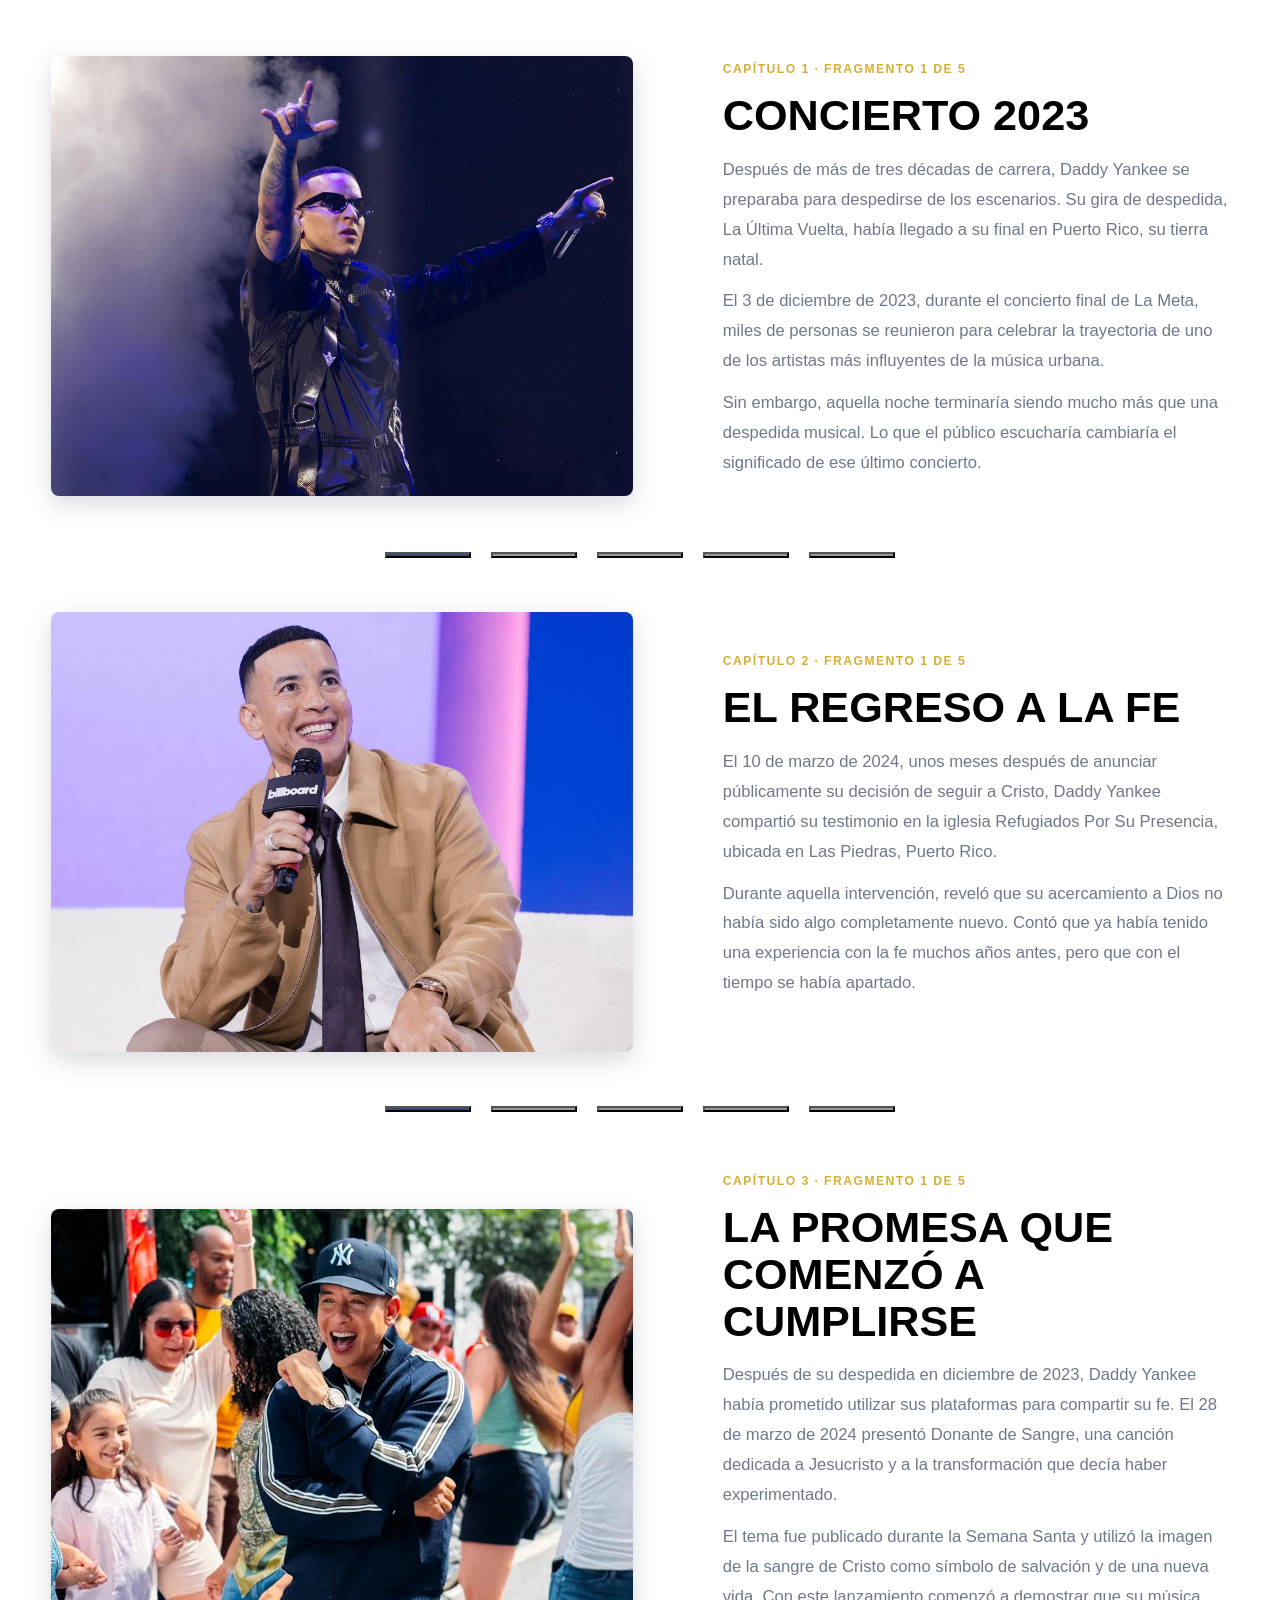
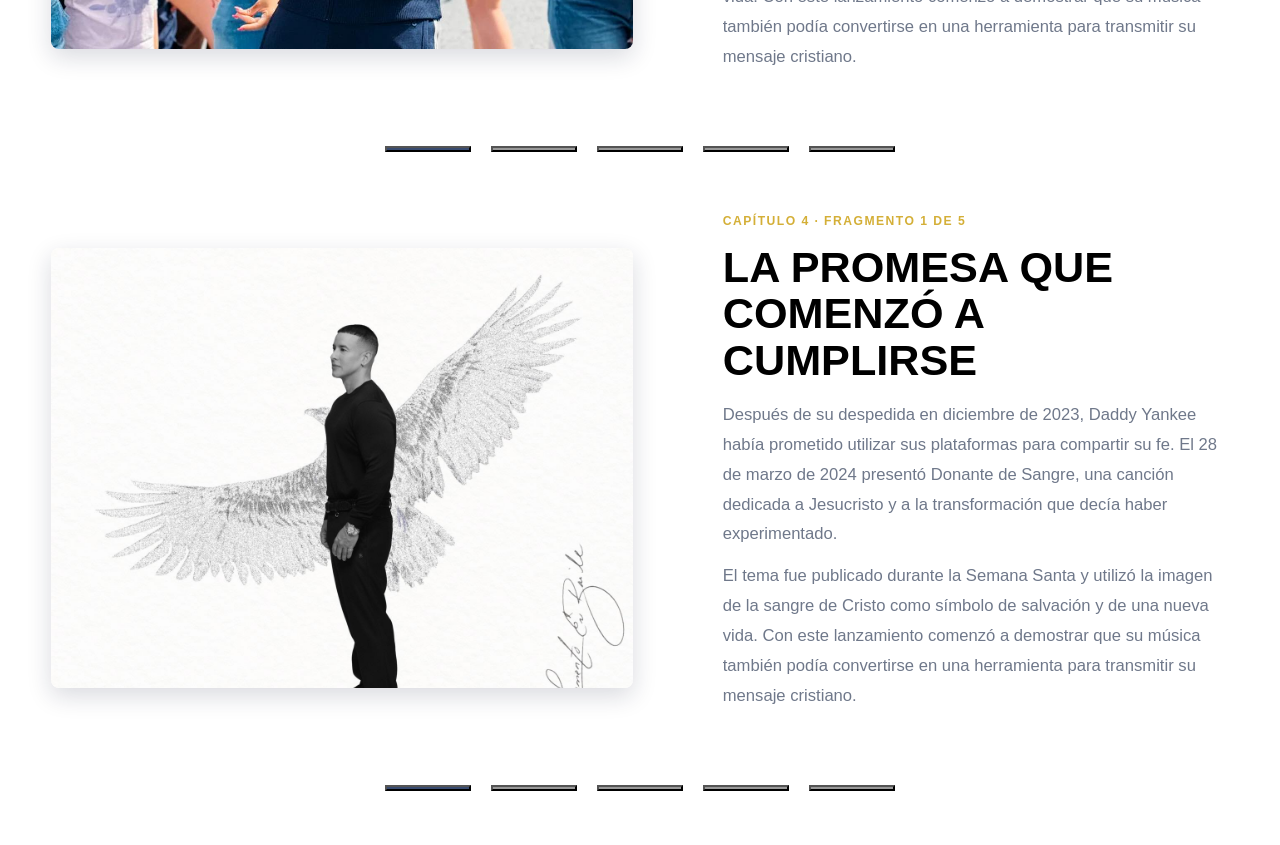
==== index.html @ d7c55d24 "Primer commit" ====
<!DOCTYPE html>
<html lang="es">

<head>
    <meta charset="UTF-8">
    <meta name="viewport" content="width=device-width, initial-scale=1.0">

    <title>El nacimiento de River Church</title>

    <!-- Archivo CSS -->
    <link rel="stylesheet" href="css/style.css">
</head>

<body>

    <!-- PRIMER CUADRO: TESTIMONIO -->
    <main class="pagina" id="cuadro1">

        <section class="capitulo">

            <!-- Imagen del primer capítulo -->
            <div class="imagen-capitulo">

                <img
                    class="imagen-historia"
                    src="img/daddy11.jpg"
                    alt="Dante Gebel durante sus primeros años"
                >

            </div>

            <!-- Texto del primer capítulo -->
            <div class="contenido-capitulo">

                <p class="sobre-titulo indicador">
                    CAPÍTULO 1 · FRAGMENTO 1 DE 5
                </p>

                <h1 class="titulo-fragmento">
                    TESTIMONIO
                </h1>

                <div class="texto-fragmento">

                    <p class="relato">
                        <b><em>“Por tu culpa mamá se va a morir de cáncer”.</em></b>
                        Esa fue la frase que escuchó de su padre Dante Gebel
                        cuando tenía cinco años.
                    </p>

                </div>

            </div>

        </section>

        <!-- Rayitas del primer capítulo -->
        <nav class="progreso" aria-label="Navegación del primer capítulo">

            <button type="button" class="raya activa" data-fragmento="0" aria-label="Fragmento 1"></button>
            <button type="button" class="raya" data-fragmento="1" aria-label="Fragmento 2"></button>
            <button type="button" class="raya" data-fragmento="2" aria-label="Fragmento 3"></button>
            <button type="button" class="raya" data-fragmento="3" aria-label="Fragmento 4"></button>
            <button type="button" class="raya" data-fragmento="4" aria-label="Fragmento 5"></button>

        </nav>

    </main>


    <!-- SEGUNDO CUADRO: EL TRÁNSITO -->
    <main class="pagina" id="cuadro2">

        <section class="capitulo">

            <!-- Imagen del segundo capítulo -->
            <div class="imagen-capitulo">

                <img
                    class="imagen-historia"
                    src="img/daddy2222.jpg"
                    alt="Dante Gebel"
                >

            </div>

            <!-- Texto del segundo capítulo -->
            <div class="contenido-capitulo">

                <p class="sobre-titulo indicador">
                    CAPÍTULO 2 · FRAGMENTO 1 DE 5
                </p>

                <h1 class="titulo-fragmento">
                    EL TRÁNSITO
                </h1>

                <div class="texto-fragmento">

                    <p class="relato">
                        Aquí comienza el segundo capítulo de la historia
                        de Dante Gebel.
                    </p>

                </div>

            </div>

        </section>

        <!-- Rayitas del segundo capítulo -->
        <nav class="progreso" aria-label="Navegación del segundo capítulo">

            <button type="button" class="raya activa" data-fragmento="0" aria-label="Fragmento 1"></button>
            <button type="button" class="raya" data-fragmento="1" aria-label="Fragmento 2"></button>
            <button type="button" class="raya" data-fragmento="2" aria-label="Fragmento 3"></button>
            <button type="button" class="raya" data-fragmento="3" aria-label="Fragmento 4"></button>
            <button type="button" class="raya" data-fragmento="4" aria-label="Fragmento 5"></button>

        </nav>

    </main>

    <main class="pagina" id="cuadro3">

        <section class="capitulo">

            <!-- Imagen del segundo capítulo -->
            <div class="imagen-capitulo">

                <img
                    class="imagen-historia"
                    src="img/daddy3.jpg"
                    alt="Dante Gebel"
                >

            </div>

            <!-- Texto del segundo capítulo -->
            <div class="contenido-capitulo">

                <p class="sobre-titulo indicador">
                    CAPÍTULO 3 · FRAGMENTO 1 DE 5
                </p>

                <h1 class="titulo-fragmento">
                    EL TRÁNSITO
                </h1>

                <div class="texto-fragmento">

                    <p class="relato">
                        Aquí comienza el segundo capítulo de la historia
                        de Dante Gebel.
                    </p>

                </div>

            </div>

        </section>

        <!-- Rayitas del segundo capítulo -->
        <nav class="progreso" aria-label="Navegación del segundo capítulo">

            <button type="button" class="raya activa" data-fragmento="0" aria-label="Fragmento 1"></button>
            <button type="button" class="raya" data-fragmento="1" aria-label="Fragmento 2"></button>
            <button type="button" class="raya" data-fragmento="2" aria-label="Fragmento 3"></button>
            <button type="button" class="raya" data-fragmento="3" aria-label="Fragmento 4"></button>
            <button type="button" class="raya" data-fragmento="4" aria-label="Fragmento 5"></button>

        </nav>

    </main>


    <main class="pagina" id="cuadro4">

        <section class="capitulo">

            <!-- Imagen del segundo capítulo -->
            <div class="imagen-capitulo">

                <img
                    class="imagen-historia"
                    src="img/daddy4.jpg"
                    alt="Dante Gebel"
                >

            </div>

            <!-- Texto del segundo capítulo -->
            <div class="contenido-capitulo">

                <p class="sobre-titulo indicador">
                    CAPÍTULO 4 · FRAGMENTO 1 DE 5
                </p>

                <h1 class="titulo-fragmento">
                    EL TRÁNSITO
                </h1>

                <div class="texto-fragmento">

                    <p class="relato">
                        Aquí comienza el segundo capítulo de la historia
                        de Dante Gebel.
                    </p>

                </div>

            </div>

        </section>

        <!-- Rayitas del segundo capítulo -->
        <nav class="progreso" aria-label="Navegación del segundo capítulo">

            <button type="button" class="raya activa" data-fragmento="0" aria-label="Fragmento 1"></button>
            <button type="button" class="raya" data-fragmento="1" aria-label="Fragmento 2"></button>
            <button type="button" class="raya" data-fragmento="2" aria-label="Fragmento 3"></button>
            <button type="button" class="raya" data-fragmento="3" aria-label="Fragmento 4"></button>
            <button type="button" class="raya" data-fragmento="4" aria-label="Fragmento 5"></button>

        </nav>

    </main>


    <!-- Archivo JavaScript -->
    <script src="js/script.js"></script>

</body>
</html>
---- css/style.css ----
/* Colores principales */
:root {
    --azul: #384B70;
    --azul-oscuro: #101B35;
    --texto: #38465F;
    --texto-suave: #6F788A;
    --dorado: #D4AF37;
    --gris: #999999;
}

/* Configuración general */
* {
    box-sizing: border-box;
}

html {
    scroll-behavior: smooth;
}

body {
    margin: 0;
    background-color: #FFFFFF;
    color: var(--texto);
    font-family: Arial, Helvetica, sans-serif;
}

.pagina {
    width: 92%;
    max-width: 1240px;
    margin: 54px auto;
}

/* Distribución principal */
.capitulo {
    display: grid;
    grid-template-columns: 1.15fr 1fr;
    align-items: center;
    gap: clamp(36px, 7vw, 100px);
    min-height: 360px;
}

/* Imagen de la izquierda */

.imagen-capitulo {
    width: 100%;
    height: 440px;
    overflow: hidden;
    border-radius: 8px;
    box-shadow: 0 8px 25px rgba(16, 27, 53, 0.16);
}

.imagen-capitulo img {
    width: 100%;
    height: 100%;
    display: block;
    object-fit: cover;
    object-position: center;
}

/* Adaptación para celulares */
@media (max-width: 760px) {
    .imagen-capitulo {
        height: 280px;
    }
}


/* Texto de la derecha */
.contenido-capitulo {
    padding: 8px 0;
}

.sobre-titulo {
    margin: 0 0 16px;
    color: var(--dorado);
    font-size: 0.76rem;
    font-weight: bold;
    letter-spacing: 0.12em;
}

h1 {
    margin: 0 0 16px;
    color: rgb(0, 0, 0);
    font-size: clamp(2rem, 4vw, 2.7rem);
    line-height: 1.08;
}

.relato {
    color: var(--texto-suave);
    font-size: 1.04rem;
    line-height: 1.8;
    margin: 0 0 12px;
}

/* Botones */
.acciones {
    display: flex;
    flex-wrap: wrap;
    gap: 12px;
    margin-top: 30px;
}

.boton {
    min-height: 48px;
    padding: 13px 22px;

    display: inline-flex;
    align-items: center;
    justify-content: center;

    border: 2px solid var(--azul);
    border-radius: 999px;

    font-size: 0.95rem;
    font-weight: bold;
    text-decoration: none;

    transition:
        background-color 0.2s ease,
        color 0.2s ease,
        transform 0.2s ease;
}

.boton:hover {
    transform: translateY(-2px);
}

.boton-principal {
    color: white;
    background-color: var(--azul);
}

.boton-principal:hover {
    background-color: var(--azul-oscuro);
    border-color: var(--azul-oscuro);
}

.boton-secundario {
    color: var(--azul);
    background-color: transparent;
}

.boton-secundario:hover {
    background-color: #F1F3F7;
}

/* Rayitas de navegación */
.progreso {
    display: flex;
    justify-content: center;
    gap: 20px;
    margin: 54px 0 42px;
}

.raya {
    display: block;
    width: 86px;
    height: 5px;
    background-color: var(--gris);
    transition: background-color 0.2s ease;
}

.raya:hover,
.raya.activa {
    background-color: var(--azul);
}

/* Fragmentos de demostración */
.muestras-fragmentos {
    display: grid;
    grid-template-columns: repeat(2, minmax(0, 1fr));
    gap: 16px;

    margin-top: 80px;
    padding-top: 28px;
    border-top: 1px solid #E6E8ED;
}

.muestras-fragmentos article {
    padding: 22px;
    border: 1px solid #E6E8ED;
    border-radius: 10px;
    scroll-margin-top: 20px;
}

.muestras-fragmentos h2 {
    margin-top: 0;
    color: var(--azul);
    font-size: 1.15rem;
}

.muestras-fragmentos p {
    color: var(--texto-suave);
    line-height: 1.7;
}

/* Adaptación a celulares */
@media (max-width: 760px) {

    .pagina {
        width: 92%;
        max-width: 560px;
        margin: 28px auto;
    }

    .capitulo {
        grid-template-columns: 1fr;
        gap: 28px;
    }

    .imagen-capitulo,
    .marco-imagen {
        min-height: 250px;
    }

    .contenido-capitulo {
        padding: 0;
    }

    .progreso {
        gap: 10px;
        margin: 34px 0;
    }

    .raya {
        width: 52px;
    }

    .muestras-fragmentos {
        grid-template-columns: 1fr;
        margin-top: 50px;
    }

    .acciones .boton {
        flex: 1 1 100%;
    }
}

.relato b {
    color: #2a2929;
    font-weight: 848;
}
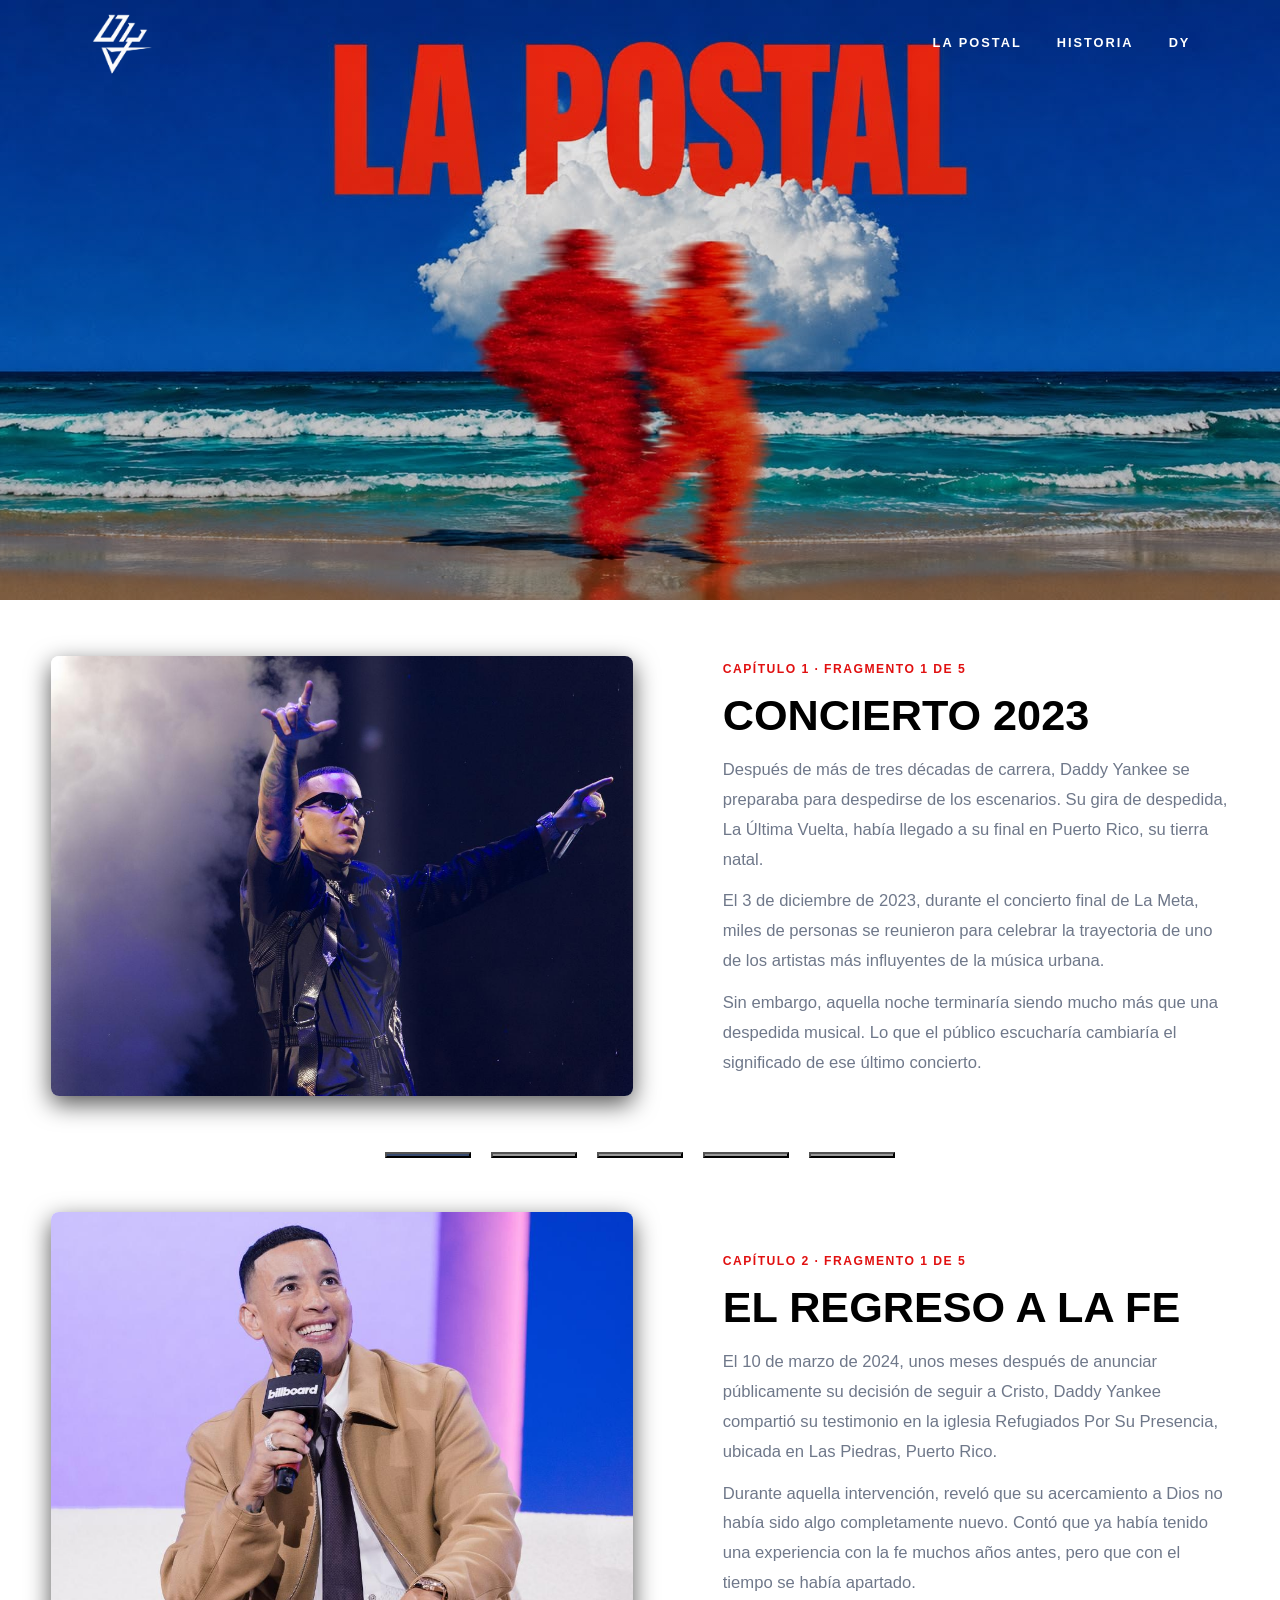
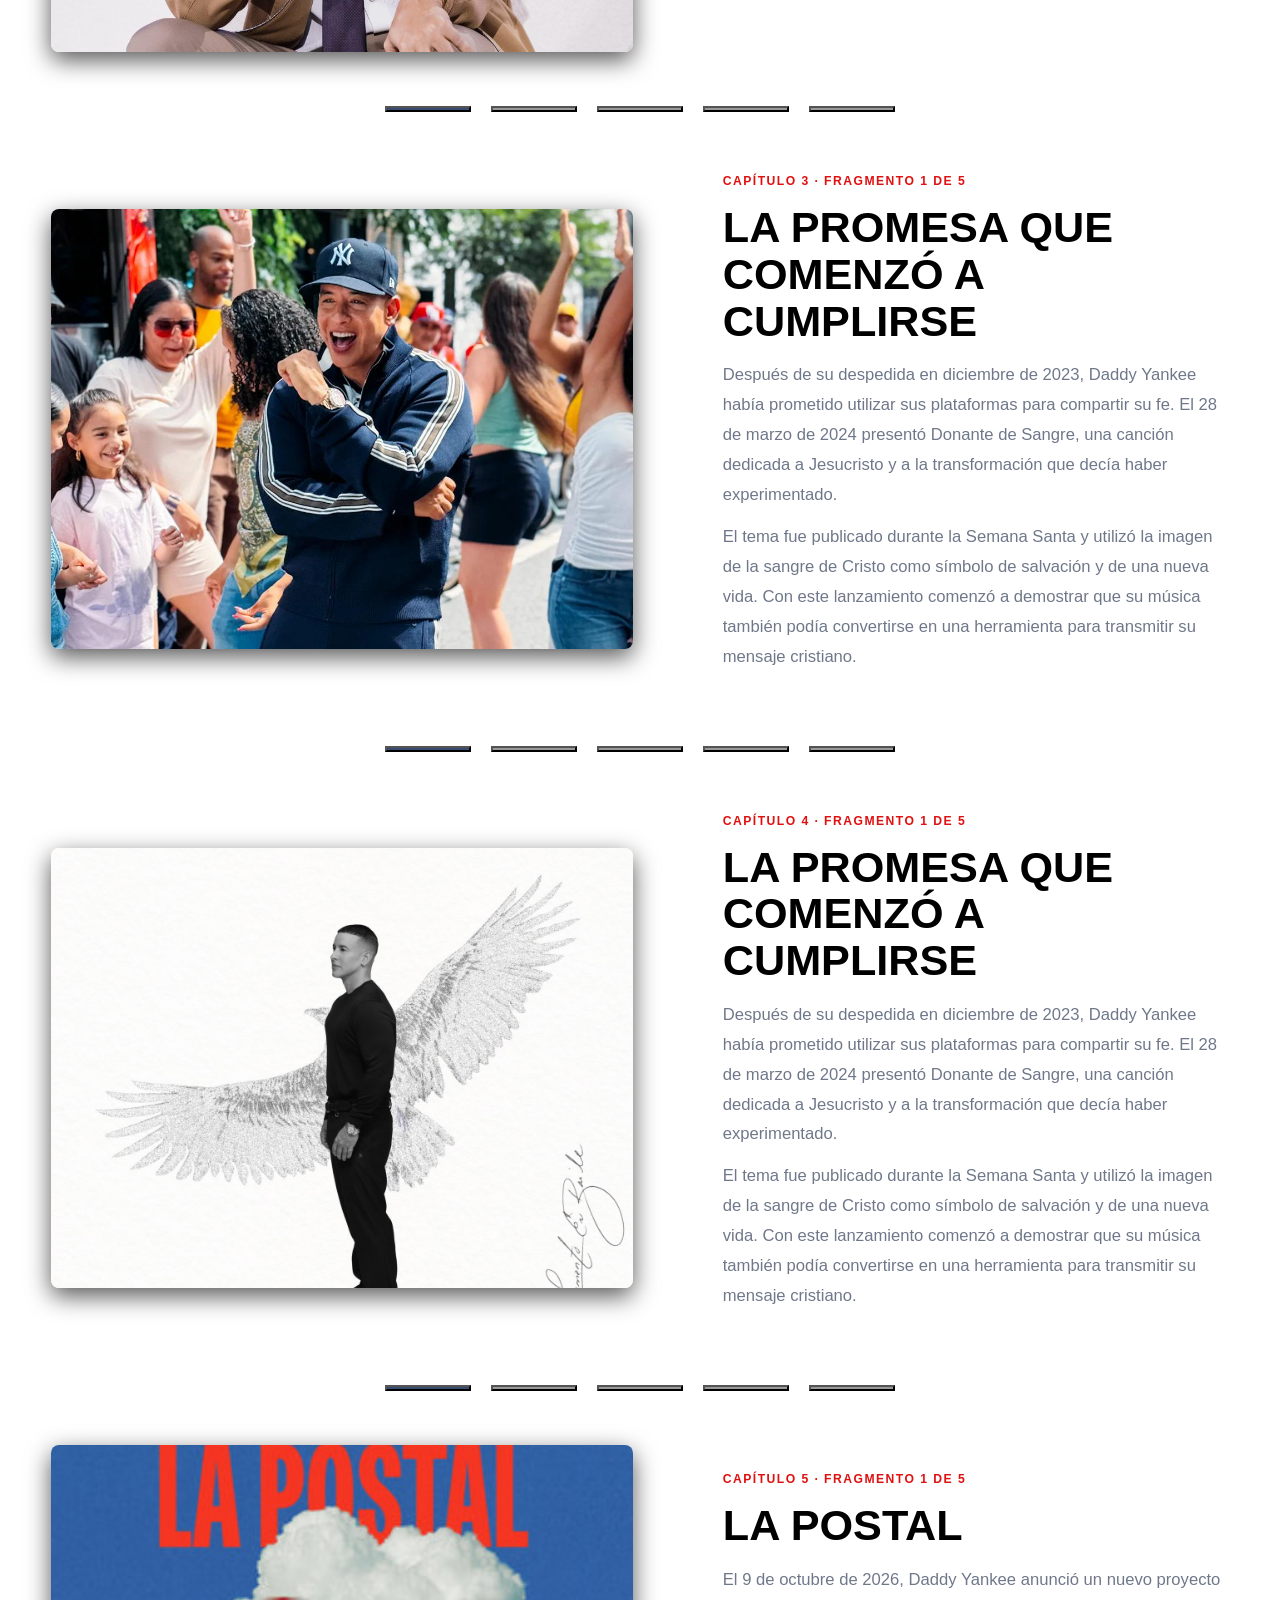
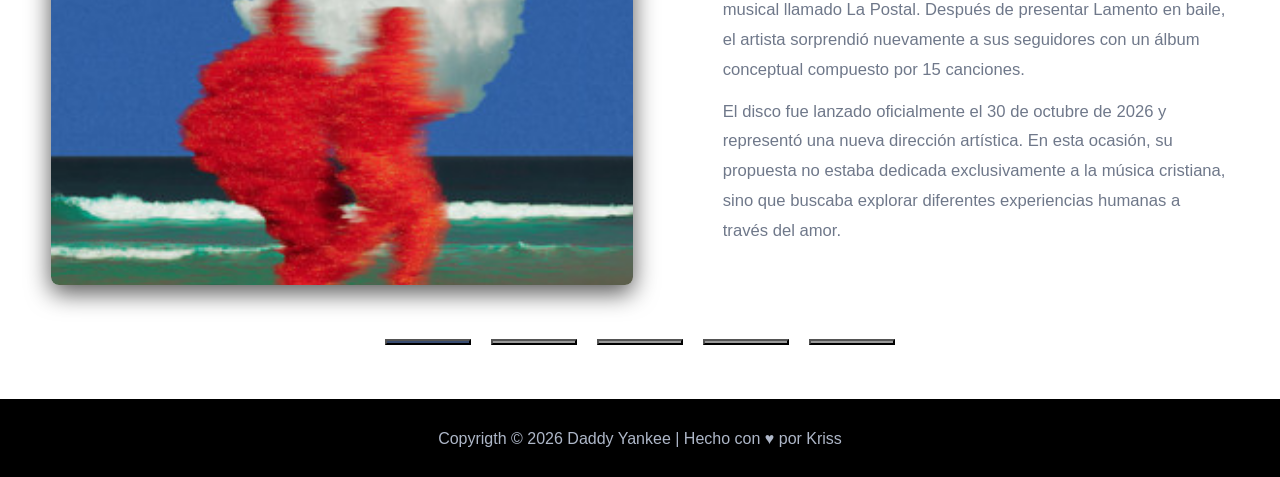
==== commit 2c3f5023: "Agregar cambios al menu de navegacion y pie de pagina" ====
--- a/index.html
+++ b/index.html
@@ -14,6 +14,45 @@
 
 <body>
 
+    <!-- MENÚ DE NAVEGACIÓN -->
+    <header class="encabezado">
+
+        <div class="logo">
+            <img src="img/logoyankee.png" alt="Logo de Daddy Yankee">
+        </div>
+
+        <nav class="menu">
+            <a href="https://www.youtube.com/watch?v=ZfdwnCz-kiA&list=OLAK5uy_l7OYStuYWgkIjLPrK3pkDeNZ0IIo5jmWs" target="_blank">LA POSTAL</a>
+            <a href="#historia">HISTORIA</a>
+            <a href="https://daddyyankee.com/es" target="_blank">DY</a>
+        </nav>
+
+    </header>
+
+
+    <!-- IMAGEN PRINCIPAL -->
+    <section class="inicio" id="inicio">
+
+        <div class="inicio-contenido"></div>
+
+    </section>
+
+
+    <!-- INTRODUCCIÓN -->
+    <section id="historia">
+
+        <!-- Aquí irá la presentación de la historia -->
+
+    </section>
+
+
+    <!-- CAPÍTULOS -->
+    <main id="capitulos">
+
+        <!-- Aquí irán los cinco capítulos -->
+
+    </main>
+
     <!-- PRIMER CUADRO: TESTIMONIO -->
     <main class="pagina" id="cuadro1">
 
@@ -227,6 +266,69 @@
 
     </main>
 
+    </main>
+
+
+    <main class="pagina" id="cuadro5">
+
+        <section class="capitulo">
+
+            <!-- Imagen del segundo capítulo -->
+            <div class="imagen-capitulo">
+
+                <img
+                    class="imagen-historia"
+                    src="img/daddy5.jpg"
+                    alt="Dante Gebel">
+
+            </div>
+
+            <!-- Texto del segundo capítulo -->
+            <div class="contenido-capitulo">
+
+                <p class="sobre-titulo indicador">
+                    CAPÍTULO 5 · FRAGMENTO 1 DE 5
+                </p>
+
+                <h1 class="titulo-fragmento">
+                    EL TRÁNSITO
+                </h1>
+
+                <div class="texto-fragmento">
+
+                    <p class="relato">
+                        Aquí comienza el segundo capítulo de la historia
+                        de Dante Gebel.
+                    </p>
+
+                </div>
+
+            </div>
+
+        </section>
+
+        <!-- Rayitas del segundo capítulo -->
+        <nav class="progreso" aria-label="Navegación del segundo capítulo">
+
+            <button type="button" class="raya activa" data-fragmento="0" aria-label="Fragmento 1"></button>
+            <button type="button" class="raya" data-fragmento="1" aria-label="Fragmento 2"></button>
+            <button type="button" class="raya" data-fragmento="2" aria-label="Fragmento 3"></button>
+            <button type="button" class="raya" data-fragmento="3" aria-label="Fragmento 4"></button>
+            <button type="button" class="raya" data-fragmento="4" aria-label="Fragmento 5"></button>
+
+        </nav>
+
+    </main>
+
+    <!-- PIE DE PÁGINA -->
+    <footer class="pie-pagina">
+
+        <p class="derechos">
+            Copyrigth © 2026 Daddy Yankee | Hecho con ♥️ por Kriss
+        </p>
+
+    </footer>
+
 
     <!-- Archivo JavaScript -->
     <script src="js/script.js"></script>
--- a/css/style.css
+++ b/css/style.css
@@ -25,6 +25,151 @@
     font-family: Arial, Helvetica, sans-serif;
 }
 
+
+
+/* =================================
+   MENÚ DE NAVEGACIÓN
+================================= */
+
+.encabezado {
+    width: 100%;
+    height: 85px;
+
+    position: absolute;
+    top: 0;
+    left: 0;
+
+    width: 100%;
+    z-index: 10;
+
+    display: flex;
+    align-items: center;
+    justify-content: space-between;
+
+    padding: 0 7%;
+    box-sizing: border-box;
+
+    background-color: transparent;
+}
+
+.logo img {
+    width: 65px;
+    height: 65px;
+
+    object-fit: contain;
+
+    position: relative;
+    top: 4px;
+}
+
+/* Opciones del menú */
+
+.menu {
+    display: flex;
+    gap: 35px;
+}
+
+/* Enlaces */
+
+.menu a {
+    color: white;
+
+    text-decoration: none;
+
+    font-size: 0.8rem;
+    font-weight: bold;
+
+    letter-spacing: 2px;
+
+    transition: 0.3s;
+}
+
+/* Efecto al pasar el mouse */
+
+.menu a:hover {
+    color: rgb(184, 11, 11);
+}
+
+/* Adaptación para celulares */
+
+@media (max-width: 600px) {
+
+    .encabezado {
+        height: auto;
+        padding: 25px 5%;
+
+        flex-direction: column;
+        gap: 20px;
+    }
+
+    .menu {
+        gap: 15px;
+        flex-wrap: wrap;
+        justify-content: center;
+    }
+
+    .menu a {
+        font-size: 0.7rem;
+    }
+
+}
+
+/* =================================
+   IMAGEN PRINCIPAL
+================================= */
+
+.inicio {
+    width: 100%;
+    height: 600px;
+
+    display: flex;
+    align-items: center;
+    justify-content: center;
+
+    background-image:
+        linear-gradient(
+            rgba(0, 0, 0, 0.052),
+            rgba(0, 0, 0, 0.281)
+        ),
+        url("../img/menu1.jpeg");
+
+    background-size: cover;
+    background-position: center;
+    background-repeat: no-repeat;
+
+    text-align: center;
+    color: white;
+}
+
+/* Contenido de la imagen */
+
+.inicio-contenido {
+    width: 90%;
+    max-width: 900px;
+}
+
+/* Texto superior */
+
+.inicio-contenido p {
+    color: var(--dorado);
+
+    font-size: 0.85rem;
+    font-weight: bold;
+
+    letter-spacing: 4px;
+}
+
+/* Título principal */
+
+.inicio-contenido h1 {
+    color: white;
+
+    font-size: clamp(2rem, 6vw, 4.5rem);
+
+    letter-spacing: 3px;
+    margin-top: 20px;
+}
+
 .pagina {
     width: 92%;
     max-width: 1240px;
@@ -47,7 +192,7 @@
     height: 440px;
     overflow: hidden;
     border-radius: 8px;
-    box-shadow: 0 8px 25px rgba(16, 27, 53, 0.16);
+    box-shadow: 0 8px 25px rgba(0, 0, 0, 0.667);
 }
 
 .imagen-capitulo img {
@@ -73,7 +218,7 @@
 
 .sobre-titulo {
     margin: 0 0 16px;
-    color: var(--dorado);
+    color: rgb(225, 16, 16);
     font-size: 0.76rem;
     font-weight: bold;
     letter-spacing: 0.12em;
@@ -195,6 +340,27 @@
     line-height: 1.7;
 }
 
+
+/* PIE DE PÁGINA */
+
+.pie-pagina {
+    width: 100%;
+    padding: 20px;
+    box-sizing: border-box;
+    background-color: rgb(0, 0, 0);
+    text-align: center;
+}
+
+/* Texto final */
+
+.derechos {
+    color: #AEB7C8;
+    font-size: 1rem;
+    padding-top: 20px;
+    margin: 0;
+    transform: translateY(-9px);
+}
+
 /* Adaptación a celulares */
 @media (max-width: 760px) {
 
